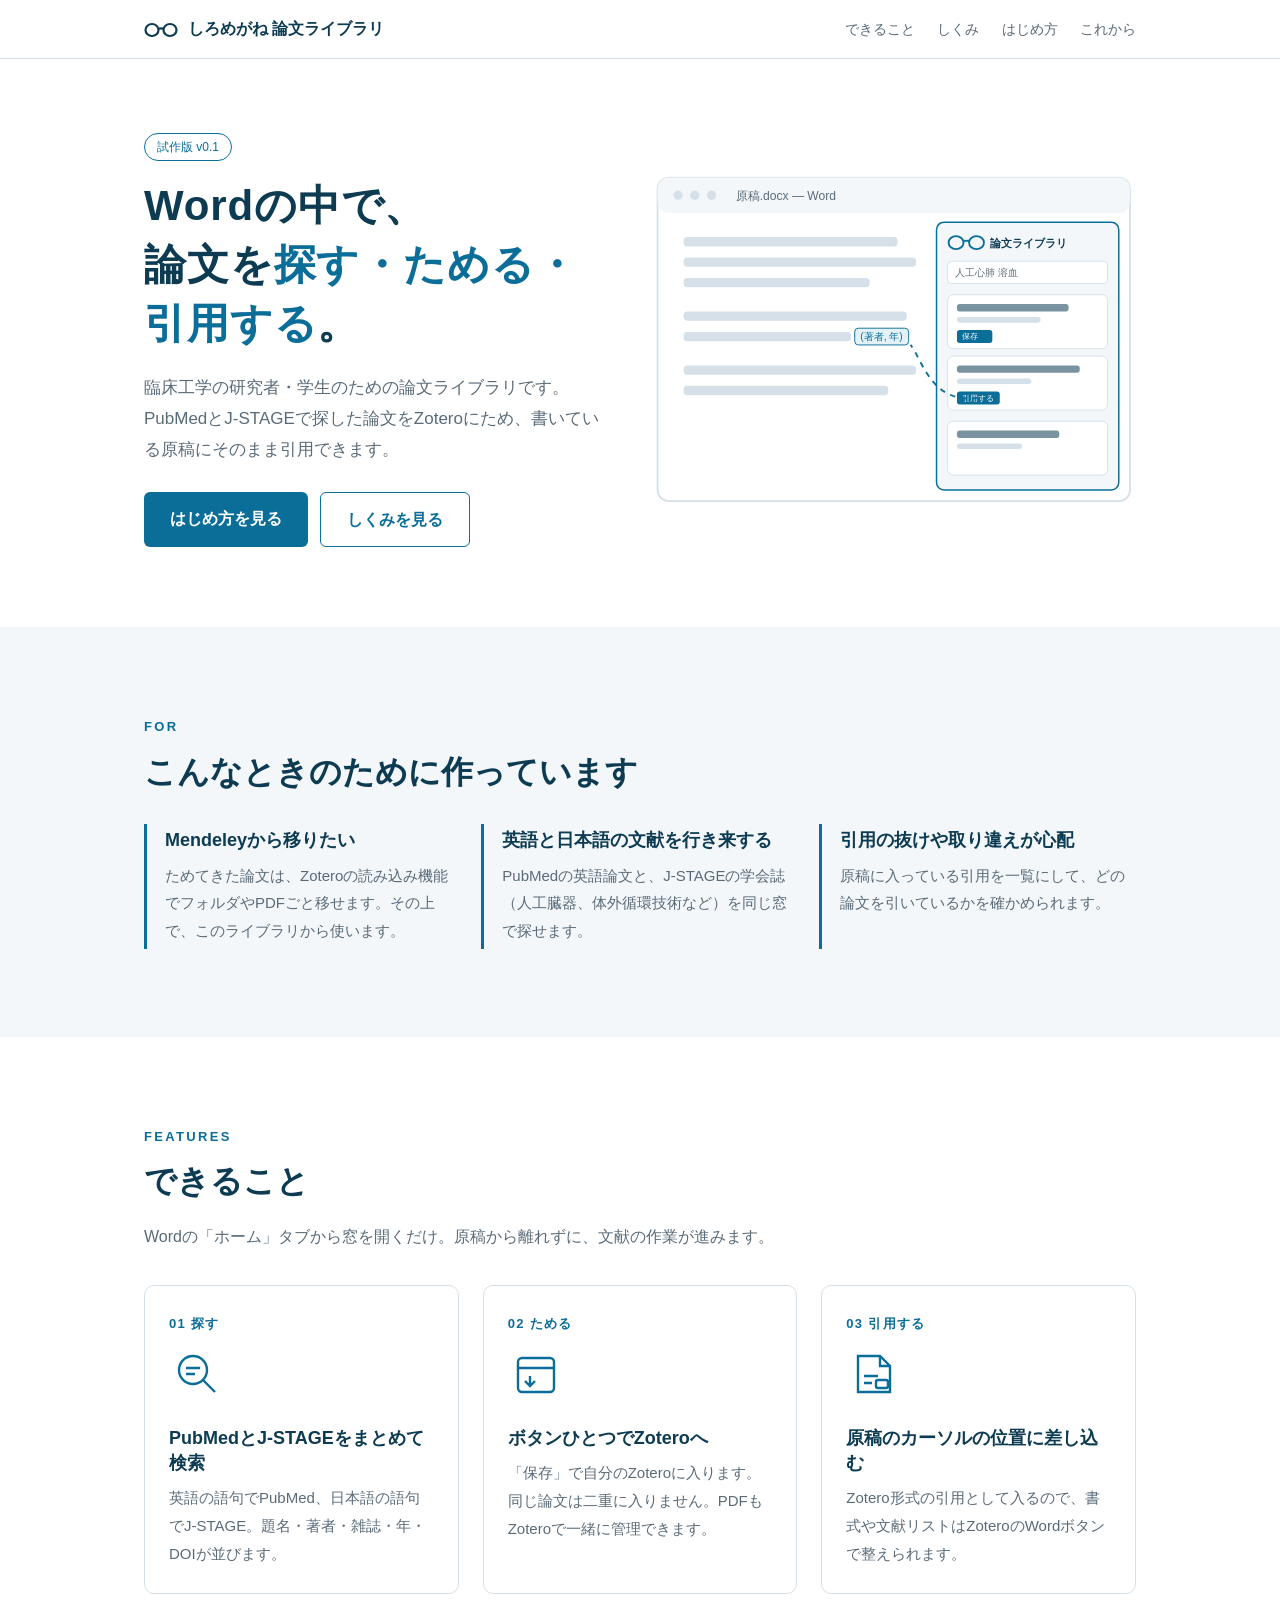
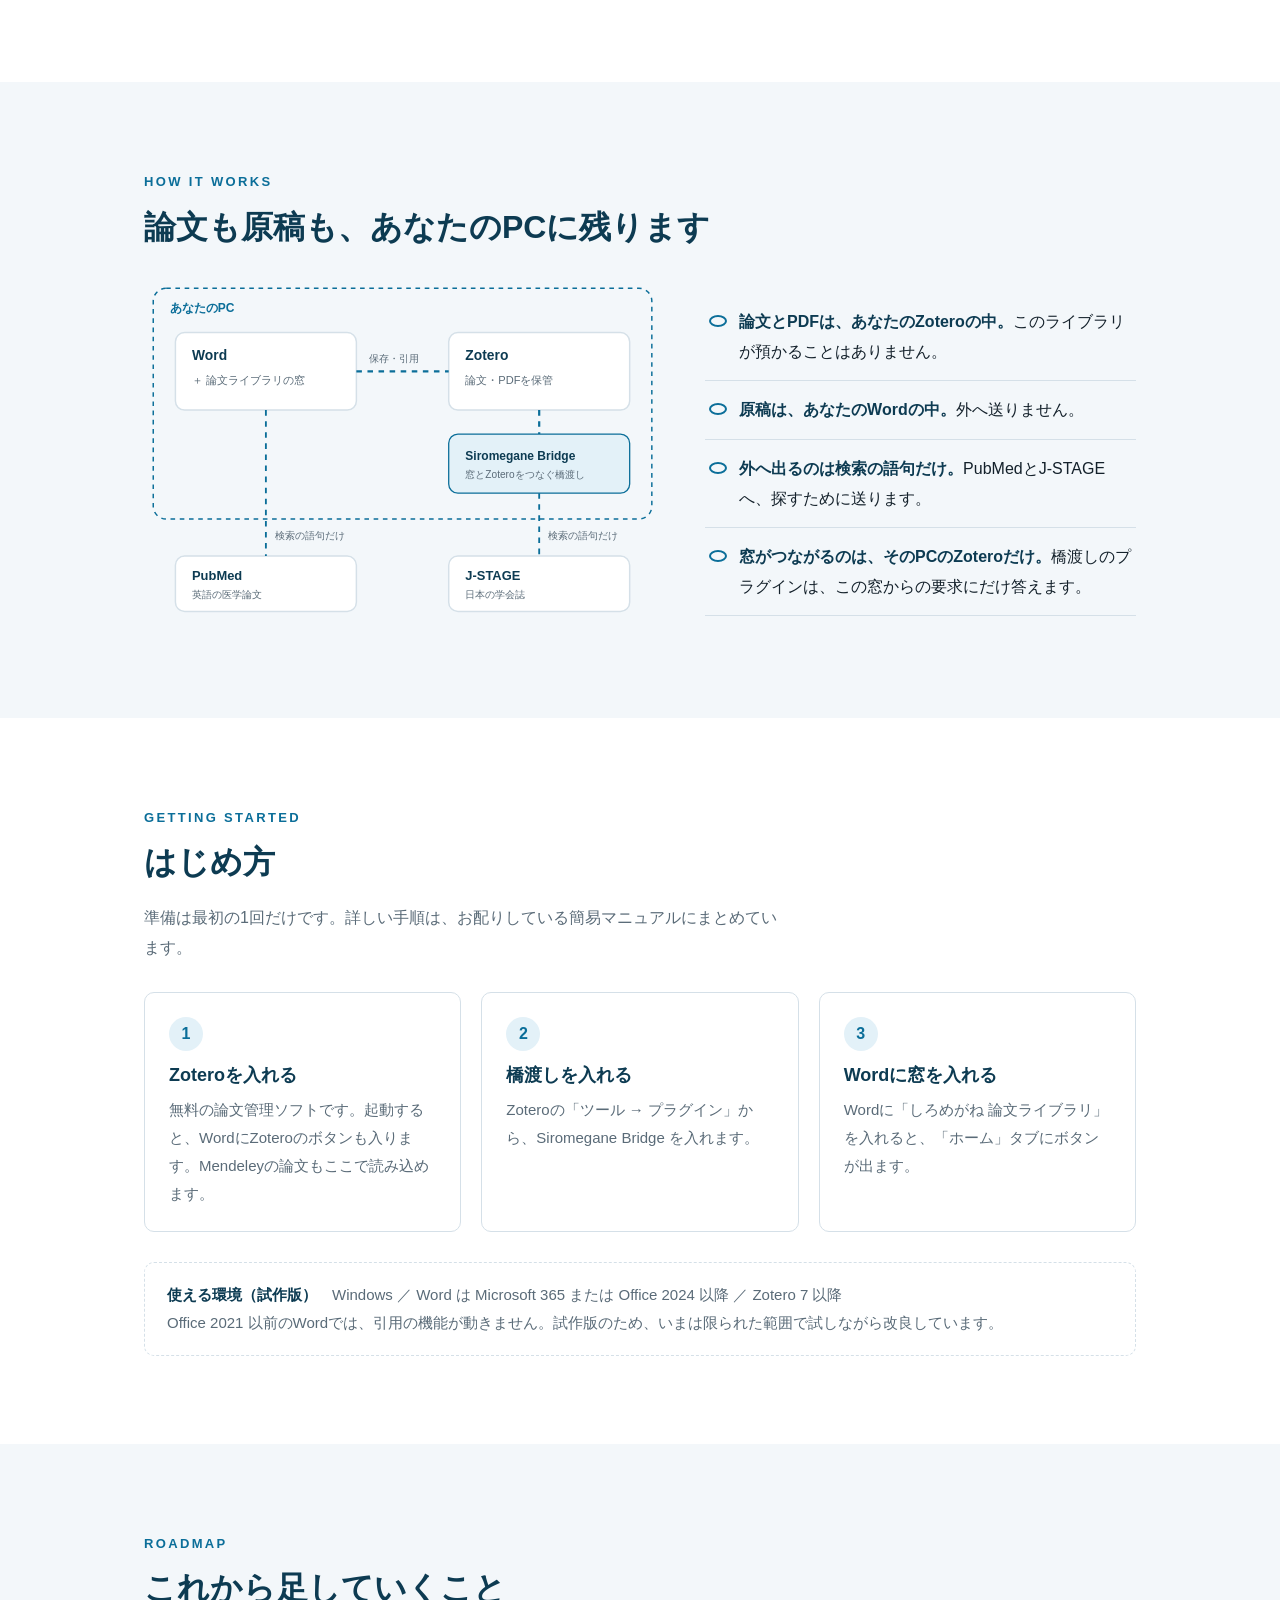
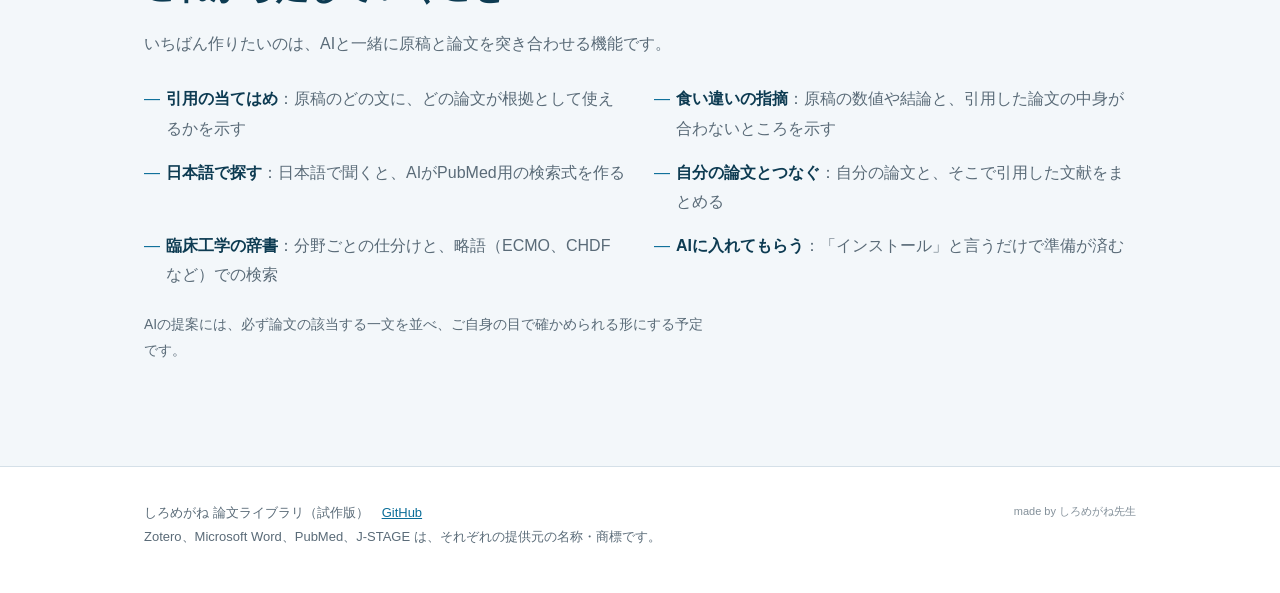
==== index.html @ 8fe1795b "LP（入口のページ）を追加。配布物を公開の対象から外す Co-Authored-By: Claude Opus 5.5 <noreply@anthropic.com>" ====
<!doctype html>
<html lang="ja">
<head>
<meta charset="utf-8">
<meta name="viewport" content="width=device-width, initial-scale=1">
<title>しろめがね 論文ライブラリ</title>
<meta name="description" content="臨床工学の研究者・学生のための論文ライブラリ（試作版）。Wordの中で、PubMed・J-STAGEから論文を探し、Zoteroにためて、原稿に引用できます。論文と原稿は手元のPCに残ります。">
<link rel="icon" href="addin/assets/icon-32.png">
<meta property="og:title" content="しろめがね 論文ライブラリ">
<meta property="og:description" content="Wordの中で、論文を探す・ためる・引用する。臨床工学の研究者・学生のための論文ライブラリ（試作版）。">
<meta property="og:image" content="https://yusaku-cloud.github.io/siromegane-paper-library/addin/assets/icon-128.png">
<style>
:root {
  --bg: #ffffff; --bg2: #f3f7fa; --fg: #14212b; --muted: #5a6b78; --line: #d5e0e8;
  --blue: #0b6e99; --blue-soft: #e3f1f8; --ink: #0d3b52;
}
@media (prefers-color-scheme: dark) {
  :root { --bg: #0f1a21; --bg2: #15232c; --fg: #e4edf2; --muted: #9db0bd; --line: #2a3d4a;
    --blue: #5cb8e0; --blue-soft: #18323f; --ink: #cfe8f4; }
}
* { box-sizing: border-box; }
html { scroll-behavior: smooth; }
body { margin: 0; background: var(--bg); color: var(--fg);
  font: 16px/1.85 "Hiragino Sans", "Yu Gothic UI", "Noto Sans JP", "Segoe UI", sans-serif;
  -webkit-font-smoothing: antialiased; }
a { color: var(--blue); }
.wrap { max-width: 1040px; margin: 0 auto; padding: 0 24px; }
section { padding: 88px 0; }
section.alt { background: var(--bg2); }
.eyebrow { font-size: 13px; letter-spacing: .18em; color: var(--blue); font-weight: 600; margin: 0 0 10px; }
h1, h2, h3 { color: var(--ink); line-height: 1.4; margin: 0; }
h2 { font-size: clamp(24px, 3.4vw, 32px); margin-bottom: 18px; }
h3 { font-size: 18px; margin-bottom: 8px; }
p { margin: 0 0 14px; }
.lead { color: var(--muted); max-width: 40em; }

/* ヘッダー */
header.top { position: sticky; top: 0; z-index: 10; background: color-mix(in srgb, var(--bg) 88%, transparent);
  backdrop-filter: blur(8px); border-bottom: 1px solid var(--line); }
header.top .wrap { display: flex; align-items: center; justify-content: space-between; height: 58px; }
.brand { display: flex; align-items: center; gap: 10px; font-weight: 700; color: var(--ink); text-decoration: none; }
.brand svg { width: 34px; height: 20px; }
header nav a { margin-left: 18px; font-size: 14px; color: var(--muted); text-decoration: none; }
header nav a:hover { color: var(--blue); }

/* ヒーロー */
.hero { padding: 72px 0 80px; }
.hero .wrap { display: grid; grid-template-columns: 1fr 1.05fr; gap: 48px; align-items: center; }
.hero h1 { font-size: clamp(28px, 4vw, 42px); letter-spacing: .02em; }
.hero h1 .accent { color: var(--blue); }
.nw { white-space: nowrap; }
.hero .sub { margin-top: 18px; color: var(--muted); font-size: 17px; }
.badge { display: inline-block; font-size: 12px; border: 1px solid var(--blue); color: var(--blue);
  border-radius: 999px; padding: 2px 12px; margin-bottom: 16px; }
.ctas { display: flex; gap: 12px; flex-wrap: wrap; margin-top: 26px; }
.cta { display: inline-block; background: var(--blue); color: var(--bg); text-decoration: none;
  padding: 12px 26px; border-radius: 6px; font-weight: 600; }
.cta.ghost { background: none; color: var(--blue); border: 1px solid var(--blue); }
.figure svg { width: 100%; height: auto; display: block; }

/* こんなとき */
.cases { display: grid; grid-template-columns: repeat(3, 1fr); gap: 20px; margin-top: 30px; }
.case { border-left: 3px solid var(--blue); padding: 4px 0 4px 18px; }
.case p { color: var(--muted); font-size: 15px; margin: 0; }

/* できること */
.features { display: grid; grid-template-columns: repeat(3, 1fr); gap: 24px; margin-top: 34px; }
.feature { background: var(--bg); border: 1px solid var(--line); border-radius: 10px; padding: 26px 24px; }
.feature .num { font-size: 13px; color: var(--blue); font-weight: 700; letter-spacing: .1em; }
.feature svg { width: 56px; height: 56px; margin: 10px 0 14px; }
.feature p { color: var(--muted); font-size: 15px; margin: 0; }

/* しくみ */
.how { display: grid; grid-template-columns: 1.2fr 1fr; gap: 44px; align-items: center; margin-top: 30px; }
.points { list-style: none; padding: 0; margin: 0; }
.points li { padding: 14px 0 14px 34px; border-bottom: 1px solid var(--line); position: relative; }
.points li::before { content: ""; position: absolute; left: 4px; top: 22px; width: 14px; height: 8px;
  border: 2px solid var(--blue); border-radius: 50%; }
.points strong { color: var(--ink); }

/* はじめ方 */
.steps { counter-reset: s; display: grid; grid-template-columns: repeat(3, 1fr); gap: 20px; margin-top: 30px; }
.step { counter-increment: s; padding: 24px; border: 1px solid var(--line); border-radius: 10px; background: var(--bg); }
.step::before { content: counter(s); display: grid; place-items: center; width: 34px; height: 34px; border-radius: 50%;
  background: var(--blue-soft); color: var(--blue); font-weight: 700; margin-bottom: 12px; }
.step p { color: var(--muted); font-size: 15px; margin: 0; }
.env { margin-top: 30px; font-size: 15px; color: var(--muted); border: 1px dashed var(--line); border-radius: 10px; padding: 18px 22px; }
.env strong { color: var(--ink); }

/* これから */
.next { display: grid; grid-template-columns: repeat(2, 1fr); gap: 14px 28px; margin-top: 26px; padding: 0; list-style: none; }
.next li { padding-left: 22px; position: relative; color: var(--muted); }
.next li::before { content: "—"; position: absolute; left: 0; color: var(--blue); }
.next strong { color: var(--ink); }

footer { border-top: 1px solid var(--line); padding: 34px 0 44px; font-size: 13px; color: var(--muted); }
footer .wrap { display: flex; justify-content: space-between; gap: 16px; flex-wrap: wrap; }
footer .maker { font-size: 11px; opacity: .75; }

/* 動き：控えめ（図がそっと現れる・しくみの線がつながる） */
.reveal { opacity: 0; transform: translateY(14px); transition: opacity .8s ease, transform .8s ease; }
.reveal.on { opacity: 1; transform: none; }
.flow { stroke-dasharray: 6 6; stroke-dashoffset: 120; transition: stroke-dashoffset 1.6s ease; }
.on .flow { stroke-dashoffset: 0; }
@media (prefers-reduced-motion: reduce) {
  .reveal { opacity: 1; transform: none; transition: none; }
  .flow { stroke-dashoffset: 0; transition: none; }
  html { scroll-behavior: auto; }
}

@media (max-width: 820px) {
  section { padding: 64px 0; }
  .hero { padding: 44px 0 56px; }
  .hero .wrap, .how { grid-template-columns: 1fr; gap: 32px; }
  .cases, .features, .steps, .next { grid-template-columns: 1fr; }
  header nav { display: none; }
  .wrap { padding: 0 16px; }
}
</style>
</head>
<body>

<header class="top">
  <div class="wrap">
    <a class="brand" href="#">
      <svg viewBox="0 0 34 20" aria-hidden="true"><g fill="none" stroke="currentColor" stroke-width="2.2"><ellipse cx="8" cy="11" rx="6.5" ry="6"/><ellipse cx="26" cy="11" rx="6.5" ry="6"/><path d="M14.5 9.5h5"/></g></svg>
      しろめがね 論文ライブラリ
    </a>
    <nav>
      <a href="#features">できること</a>
      <a href="#how">しくみ</a>
      <a href="#start">はじめ方</a>
      <a href="#next">これから</a>
    </nav>
  </div>
</header>

<main>
<section class="hero">
  <div class="wrap">
    <div>
      <span class="badge">試作版 v0.1</span>
      <h1>Wordの中で、<br>論文を<span class="accent"><span class="nw">探す・</span><span class="nw">ためる・</span><span class="nw">引用する</span></span>。</h1>
      <p class="sub">臨床工学の研究者・学生のための論文ライブラリです。PubMedとJ-STAGEで探した論文をZoteroにため、書いている原稿にそのまま引用できます。</p>
      <div class="ctas"><a class="cta" href="#start">はじめ方を見る</a><a class="cta ghost" href="#how">しくみを見る</a></div>
    </div>
    <div class="figure reveal" aria-label="Wordの画面の右側に、論文を探して保存・引用する窓が開いている図">
      <svg viewBox="0 0 520 360" role="img">
        <title>Wordの右側に開く「論文ライブラリ」の窓</title>
        <rect x="6" y="6" width="508" height="348" rx="12" fill="var(--bg)" stroke="var(--line)" stroke-width="2"/>
        <rect x="6" y="6" width="508" height="38" rx="12" fill="var(--bg2)"/>
        <circle cx="28" cy="25" r="5" fill="var(--line)"/><circle cx="46" cy="25" r="5" fill="var(--line)"/><circle cx="64" cy="25" r="5" fill="var(--line)"/>
        <text x="90" y="30" font-size="13" fill="var(--muted)">原稿.docx — Word</text>
        <!-- 原稿 -->
        <g fill="var(--line)">
          <rect x="34" y="70" width="230" height="10" rx="4"/><rect x="34" y="92" width="250" height="10" rx="4"/>
          <rect x="34" y="114" width="200" height="10" rx="4"/>
          <rect x="34" y="150" width="240" height="10" rx="4"/><rect x="34" y="172" width="180" height="10" rx="4"/>
          <rect x="34" y="208" width="250" height="10" rx="4"/><rect x="34" y="230" width="220" height="10" rx="4"/>
        </g>
        <rect x="218" y="168" width="58" height="18" rx="4" fill="var(--blue-soft)" stroke="var(--blue)"/>
        <text x="224" y="181" font-size="11" fill="var(--blue)">(著者, 年)</text>
        <!-- 窓 -->
        <rect x="306" y="54" width="196" height="288" rx="8" fill="var(--bg2)" stroke="var(--blue)" stroke-width="1.6"/>
        <g fill="none" stroke="var(--blue)" stroke-width="2"><ellipse cx="327" cy="76" rx="8" ry="7"/><ellipse cx="349" cy="76" rx="8" ry="7"/><path d="M335 74h6"/></g>
        <text x="364" y="81" font-size="12" font-weight="700" fill="var(--ink)">論文ライブラリ</text>
        <rect x="318" y="96" width="172" height="24" rx="4" fill="var(--bg)" stroke="var(--line)"/>
        <text x="326" y="112" font-size="11" fill="var(--muted)">人工心肺 溶血</text>
        <g>
          <rect x="318" y="132" width="172" height="58" rx="6" fill="var(--bg)" stroke="var(--line)"/>
          <rect x="328" y="142" width="120" height="8" rx="3" fill="var(--ink)" opacity=".55"/>
          <rect x="328" y="156" width="90" height="6" rx="3" fill="var(--line)"/>
          <rect x="328" y="170" width="38" height="14" rx="3" fill="var(--blue)"/><text x="333" y="180" font-size="9" fill="#fff">保存</text>
          <rect x="318" y="198" width="172" height="58" rx="6" fill="var(--bg)" stroke="var(--line)"/>
          <rect x="328" y="208" width="132" height="8" rx="3" fill="var(--ink)" opacity=".55"/>
          <rect x="328" y="222" width="80" height="6" rx="3" fill="var(--line)"/>
          <rect x="328" y="236" width="46" height="14" rx="3" fill="var(--blue)"/><text x="333" y="246" font-size="9" fill="#fff">引用する</text>
        </g>
        <path class="flow" d="M350 243 C 300 250, 290 200, 278 186" fill="none" stroke="var(--blue)" stroke-width="2"/>
        <rect x="318" y="268" width="172" height="58" rx="6" fill="var(--bg)" stroke="var(--line)"/>
        <rect x="328" y="278" width="110" height="8" rx="3" fill="var(--ink)" opacity=".55"/>
        <rect x="328" y="292" width="70" height="6" rx="3" fill="var(--line)"/>
      </svg>
    </div>
  </div>
</section>

<section class="alt">
  <div class="wrap">
    <p class="eyebrow">FOR</p>
    <h2>こんなときのために作っています</h2>
    <div class="cases">
      <div class="case reveal"><h3>Mendeleyから移りたい</h3><p>ためてきた論文は、Zoteroの読み込み機能でフォルダやPDFごと移せます。その上で、このライブラリから使います。</p></div>
      <div class="case reveal"><h3>英語と日本語の文献を行き来する</h3><p>PubMedの英語論文と、J-STAGEの学会誌（人工臓器、体外循環技術など）を同じ窓で探せます。</p></div>
      <div class="case reveal"><h3>引用の抜けや取り違えが心配</h3><p>原稿に入っている引用を一覧にして、どの論文を引いているかを確かめられます。</p></div>
    </div>
  </div>
</section>

<section id="features">
  <div class="wrap">
    <p class="eyebrow">FEATURES</p>
    <h2>できること</h2>
    <p class="lead">Wordの「ホーム」タブから窓を開くだけ。原稿から離れずに、文献の作業が進みます。</p>
    <div class="features">
      <div class="feature reveal">
        <div class="num">01 探す</div>
        <svg viewBox="0 0 56 56" aria-hidden="true"><g fill="none" stroke="var(--blue)" stroke-width="2.4"><circle cx="24" cy="24" r="14"/><path d="M34 34l12 12"/><path d="M17 22h14M17 28h9"/></g></svg>
        <h3>PubMedとJ-STAGEをまとめて検索</h3>
        <p>英語の語句でPubMed、日本語の語句でJ-STAGE。題名・著者・雑誌・年・DOIが並びます。</p>
      </div>
      <div class="feature reveal">
        <div class="num">02 ためる</div>
        <svg viewBox="0 0 56 56" aria-hidden="true"><g fill="none" stroke="var(--blue)" stroke-width="2.4"><rect x="10" y="12" width="36" height="34" rx="4"/><path d="M10 22h36M22 30v10M17 35l5 5 5-5"/></g></svg>
        <h3>ボタンひとつでZoteroへ</h3>
        <p>「保存」で自分のZoteroに入ります。同じ論文は二重に入りません。PDFもZoteroで一緒に管理できます。</p>
      </div>
      <div class="feature reveal">
        <div class="num">03 引用する</div>
        <svg viewBox="0 0 56 56" aria-hidden="true"><g fill="none" stroke="var(--blue)" stroke-width="2.4"><path d="M12 10h22l10 10v26H12z"/><path d="M34 10v10h10"/><path d="M18 30h14M18 37h8"/><rect x="30" y="34" width="12" height="8" rx="2"/></g></svg>
        <h3>原稿のカーソルの位置に差し込む</h3>
        <p>Zotero形式の引用として入るので、書式や文献リストはZoteroのWordボタンで整えられます。</p>
      </div>
    </div>
  </div>
</section>

<section id="how" class="alt">
  <div class="wrap">
    <p class="eyebrow">HOW IT WORKS</p>
    <h2>論文も原稿も、あなたのPCに残ります</h2>
    <div class="how">
      <div class="figure reveal">
        <svg viewBox="0 0 560 380" role="img" aria-label="しくみの図">
          <title>Word・論文ライブラリ・Siromegane Bridge・ZoteroはPCの中。外へは検索の語句だけ</title>
          <rect x="10" y="10" width="540" height="250" rx="14" fill="none" stroke="var(--blue)" stroke-width="1.6" stroke-dasharray="5 5"/>
          <text x="28" y="36" font-size="13" fill="var(--blue)" font-weight="700">あなたのPC</text>
          <rect x="34" y="58" width="196" height="84" rx="10" fill="var(--bg)" stroke="var(--line)" stroke-width="1.6"/>
          <text x="52" y="88" font-size="15" font-weight="700" fill="var(--ink)">Word</text>
          <text x="52" y="114" font-size="12" fill="var(--muted)">＋ 論文ライブラリの窓</text>
          <rect x="330" y="58" width="196" height="84" rx="10" fill="var(--bg)" stroke="var(--line)" stroke-width="1.6"/>
          <text x="348" y="88" font-size="15" font-weight="700" fill="var(--ink)">Zotero</text>
          <text x="348" y="114" font-size="12" fill="var(--muted)">論文・PDFを保管</text>
          <rect x="330" y="168" width="196" height="64" rx="10" fill="var(--blue-soft)" stroke="var(--blue)" stroke-width="1.4"/>
          <text x="348" y="196" font-size="13" font-weight="700" fill="var(--ink)">Siromegane Bridge</text>
          <text x="348" y="216" font-size="11" fill="var(--muted)">窓とZoteroをつなぐ橋渡し</text>
          <path class="flow" d="M230 100 H 330" stroke="var(--blue)" stroke-width="2.4" fill="none"/>
          <text x="244" y="90" font-size="11" fill="var(--muted)">保存・引用</text>
          <path class="flow" d="M428 142 V 168" stroke="var(--blue)" stroke-width="2.4" fill="none"/>
          <rect x="34" y="300" width="196" height="60" rx="10" fill="var(--bg)" stroke="var(--line)" stroke-width="1.6"/>
          <text x="52" y="326" font-size="14" font-weight="700" fill="var(--ink)">PubMed</text>
          <text x="52" y="346" font-size="11" fill="var(--muted)">英語の医学論文</text>
          <rect x="330" y="300" width="196" height="60" rx="10" fill="var(--bg)" stroke="var(--line)" stroke-width="1.6"/>
          <text x="348" y="326" font-size="14" font-weight="700" fill="var(--ink)">J-STAGE</text>
          <text x="348" y="346" font-size="11" fill="var(--muted)">日本の学会誌</text>
          <path class="flow" d="M132 142 V 300" stroke="var(--blue)" stroke-width="2" fill="none"/>
          <path class="flow" d="M428 232 V 300" stroke="var(--blue)" stroke-width="2" fill="none"/>
          <text x="142" y="282" font-size="11" fill="var(--muted)">検索の語句だけ</text>
          <text x="438" y="282" font-size="11" fill="var(--muted)">検索の語句だけ</text>
        </svg>
      </div>
      <ul class="points">
        <li class="reveal"><strong>論文とPDFは、あなたのZoteroの中。</strong>このライブラリが預かることはありません。</li>
        <li class="reveal"><strong>原稿は、あなたのWordの中。</strong>外へ送りません。</li>
        <li class="reveal"><strong>外へ出るのは検索の語句だけ。</strong>PubMedとJ-STAGEへ、探すために送ります。</li>
        <li class="reveal"><strong>窓がつながるのは、そのPCのZoteroだけ。</strong>橋渡しのプラグインは、この窓からの要求にだけ答えます。</li>
      </ul>
    </div>
  </div>
</section>

<section id="start">
  <div class="wrap">
    <p class="eyebrow">GETTING STARTED</p>
    <h2>はじめ方</h2>
    <p class="lead">準備は最初の1回だけです。詳しい手順は、お配りしている簡易マニュアルにまとめています。</p>
    <div class="steps">
      <div class="step reveal"><h3>Zoteroを入れる</h3><p>無料の論文管理ソフトです。起動すると、WordにZoteroのボタンも入ります。Mendeleyの論文もここで読み込めます。</p></div>
      <div class="step reveal"><h3>橋渡しを入れる</h3><p>Zoteroの「ツール → プラグイン」から、Siromegane Bridge を入れます。</p></div>
      <div class="step reveal"><h3>Wordに窓を入れる</h3><p>Wordに「しろめがね 論文ライブラリ」を入れると、「ホーム」タブにボタンが出ます。</p></div>
    </div>
    <div class="env">
      <strong>使える環境（試作版）</strong>　Windows ／ Word は Microsoft 365 または Office 2024 以降 ／ Zotero 7 以降<br>
      Office 2021 以前のWordでは、引用の機能が動きません。試作版のため、いまは限られた範囲で試しながら改良しています。
    </div>
  </div>
</section>

<section id="next" class="alt">
  <div class="wrap">
    <p class="eyebrow">ROADMAP</p>
    <h2>これから足していくこと</h2>
    <p class="lead">いちばん作りたいのは、AIと一緒に原稿と論文を突き合わせる機能です。</p>
    <ul class="next">
      <li class="reveal"><strong>引用の当てはめ</strong>：原稿のどの文に、どの論文が根拠として使えるかを示す</li>
      <li class="reveal"><strong>食い違いの指摘</strong>：原稿の数値や結論と、引用した論文の中身が合わないところを示す</li>
      <li class="reveal"><strong>日本語で探す</strong>：日本語で聞くと、AIがPubMed用の検索式を作る</li>
      <li class="reveal"><strong>自分の論文とつなぐ</strong>：自分の論文と、そこで引用した文献をまとめる</li>
      <li class="reveal"><strong>臨床工学の辞書</strong>：分野ごとの仕分けと、略語（ECMO、CHDFなど）での検索</li>
      <li class="reveal"><strong>AIに入れてもらう</strong>：「インストール」と言うだけで準備が済む</li>
    </ul>
    <p class="lead" style="margin-top:22px;font-size:14px">AIの提案には、必ず論文の該当する一文を並べ、ご自身の目で確かめられる形にする予定です。</p>
  </div>
</section>
</main>

<footer>
  <div class="wrap">
    <div>
      しろめがね 論文ライブラリ（試作版）　<a href="https://github.com/yusaku-cloud/siromegane-paper-library">GitHub</a><br>
      Zotero、Microsoft Word、PubMed、J-STAGE は、それぞれの提供元の名称・商標です。
    </div>
    <div class="maker">made by しろめがね先生</div>
  </div>
</footer>

<script>
  // 控えめな動き：画面に入った図と項目をそっと表示する
  const els = document.querySelectorAll(".reveal");
  if ("IntersectionObserver" in window) {
    const io = new IntersectionObserver(es => es.forEach(e => {
      if (e.isIntersecting) { e.target.classList.add("on"); io.unobserve(e.target); }
    }), { threshold: 0.2 });
    els.forEach(el => io.observe(el));
  } else {
    els.forEach(el => el.classList.add("on"));
  }
</script>
</body>
</html>
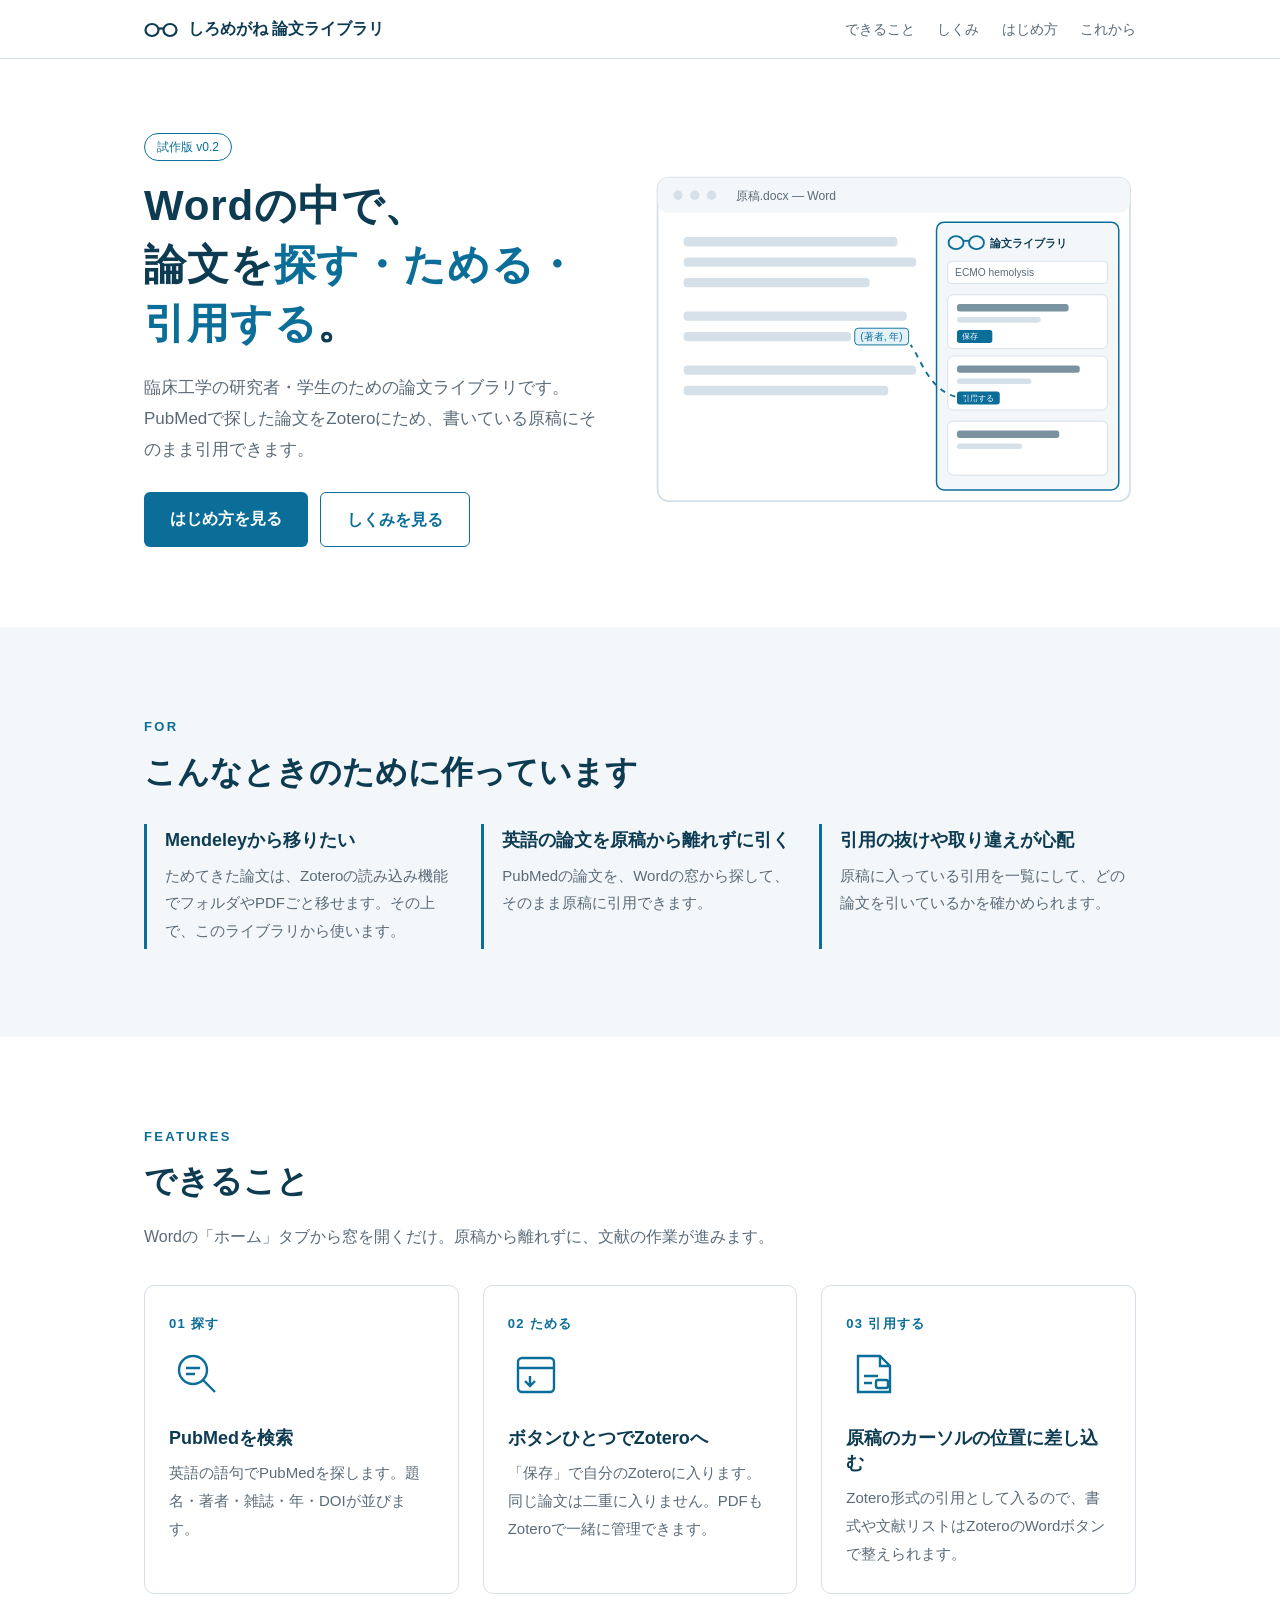
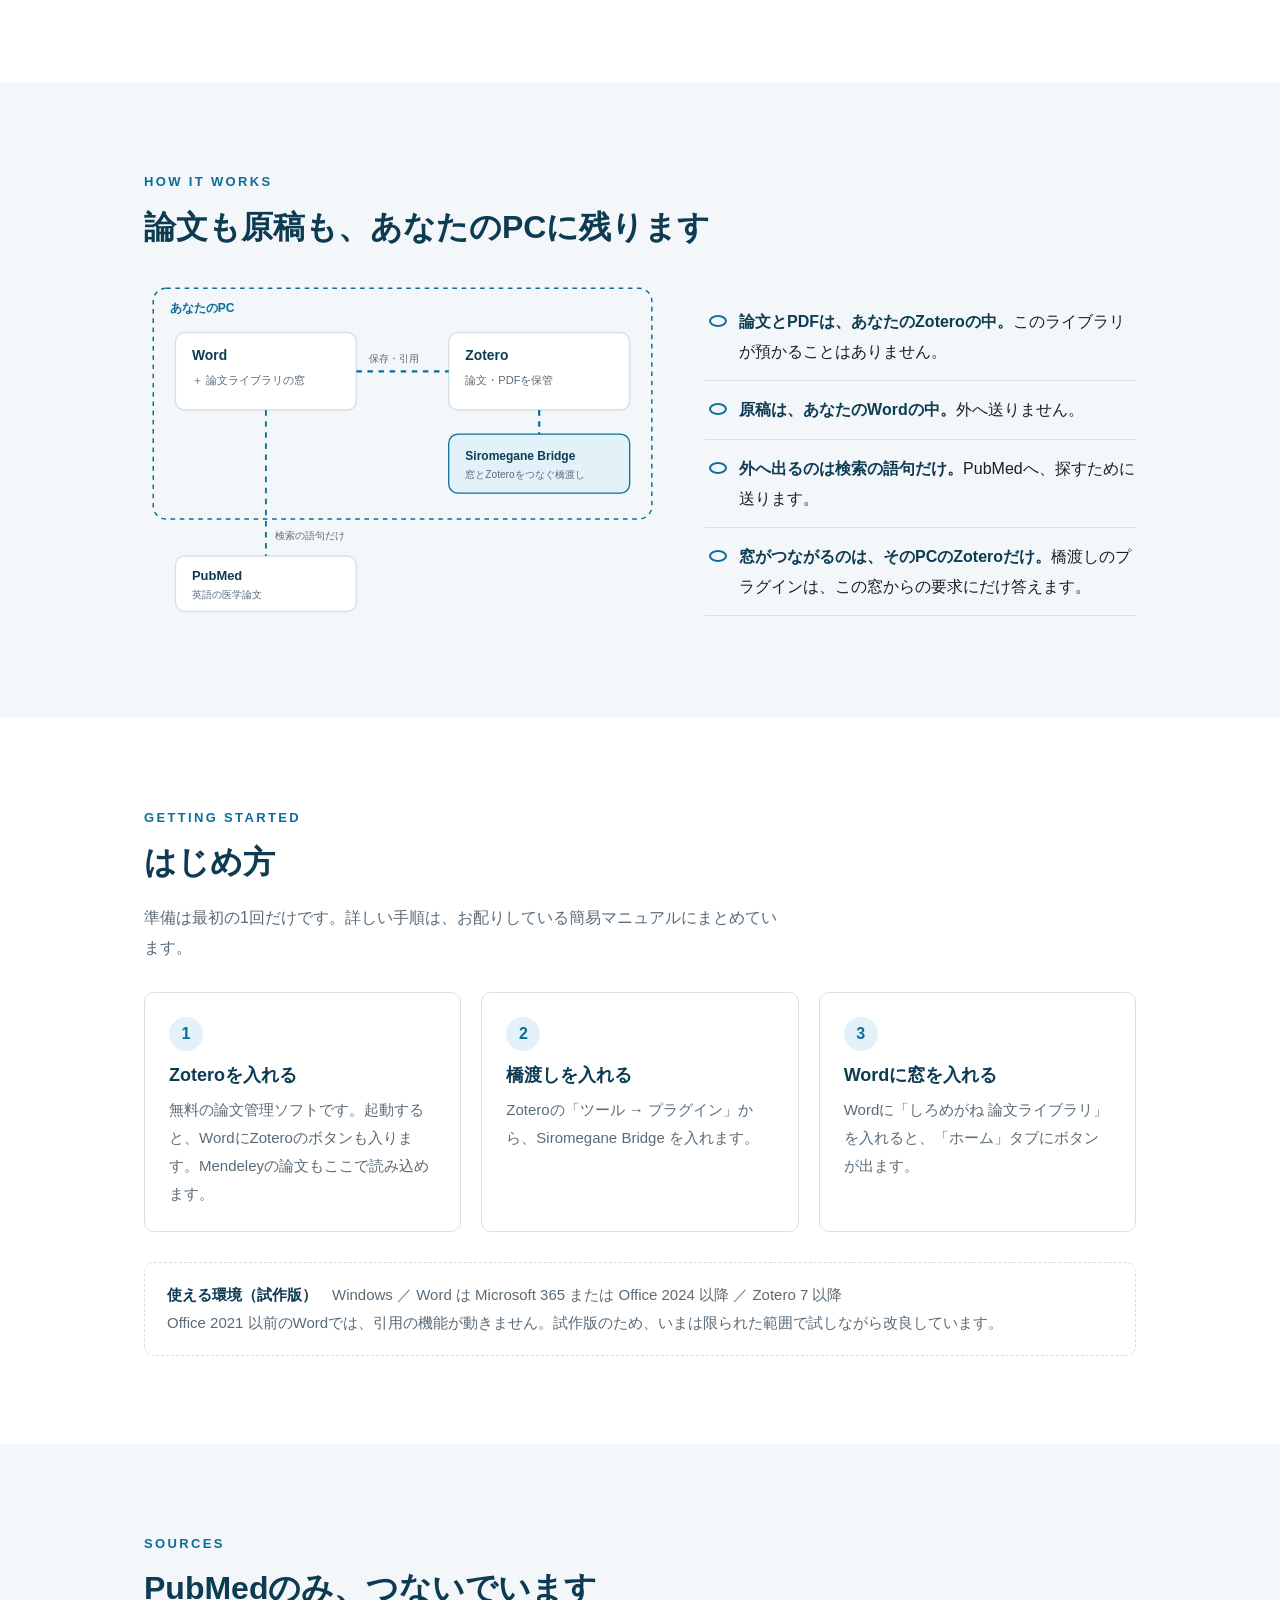
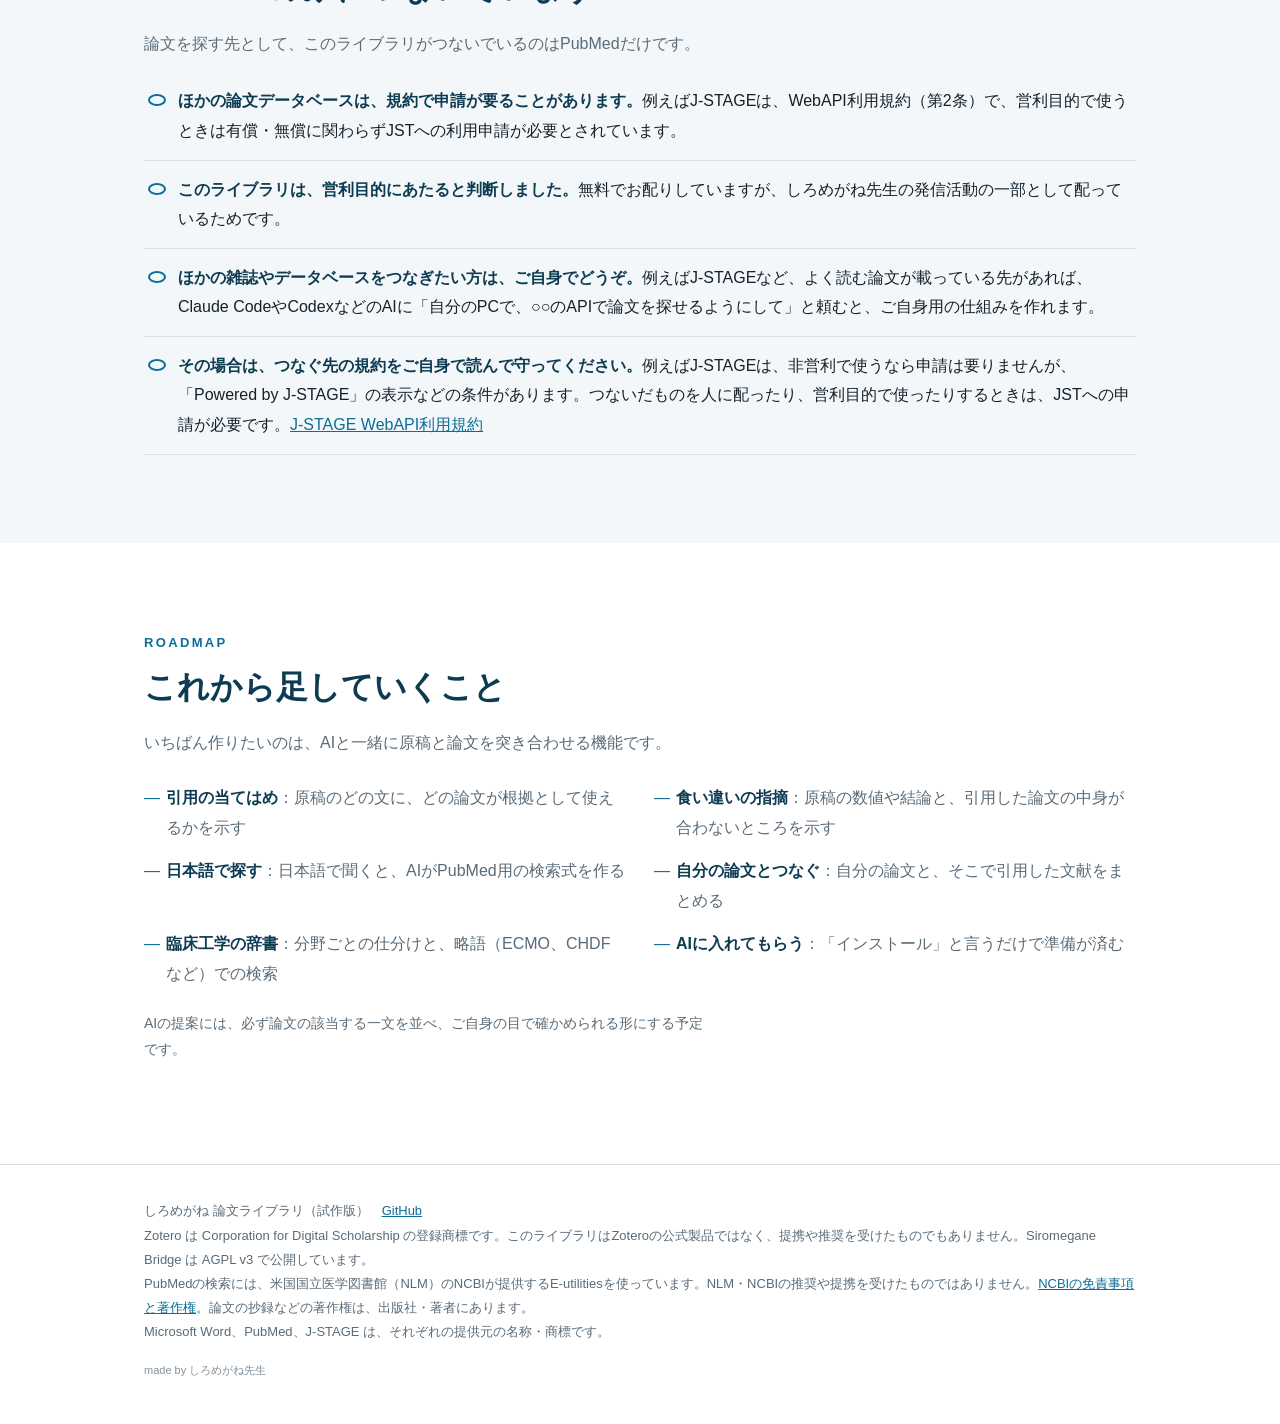
==== commit 208cf3df: "J-STAGEを外し、PubMedのみに。規約の注記とBridgeのAGPLを追加 - J-STAGE WebAPI利用規約 第2条（営利目的は無償でも申請が要る）に合わせ、   アドインの検索とBr" ====
--- a/index.html
+++ b/index.html
@@ -4,7 +4,7 @@
 <meta charset="utf-8">
 <meta name="viewport" content="width=device-width, initial-scale=1">
 <title>しろめがね 論文ライブラリ</title>
-<meta name="description" content="臨床工学の研究者・学生のための論文ライブラリ（試作版）。Wordの中で、PubMed・J-STAGEから論文を探し、Zoteroにためて、原稿に引用できます。論文と原稿は手元のPCに残ります。">
+<meta name="description" content="臨床工学の研究者・学生のための論文ライブラリ（試作版）。Wordの中で、PubMedから論文を探し、Zoteroにためて、原稿に引用できます。論文と原稿は手元のPCに残ります。">
 <link rel="icon" href="addin/assets/icon-32.png">
 <meta property="og:title" content="しろめがね 論文ライブラリ">
 <meta property="og:description" content="Wordの中で、論文を探す・ためる・引用する。臨床工学の研究者・学生のための論文ライブラリ（試作版）。">
@@ -139,9 +139,9 @@
 <section class="hero">
   <div class="wrap">
     <div>
-      <span class="badge">試作版 v0.1</span>
+      <span class="badge">試作版 v0.2</span>
       <h1>Wordの中で、<br>論文を<span class="accent"><span class="nw">探す・</span><span class="nw">ためる・</span><span class="nw">引用する</span></span>。</h1>
-      <p class="sub">臨床工学の研究者・学生のための論文ライブラリです。PubMedとJ-STAGEで探した論文をZoteroにため、書いている原稿にそのまま引用できます。</p>
+      <p class="sub">臨床工学の研究者・学生のための論文ライブラリです。PubMedで探した論文をZoteroにため、書いている原稿にそのまま引用できます。</p>
       <div class="ctas"><a class="cta" href="#start">はじめ方を見る</a><a class="cta ghost" href="#how">しくみを見る</a></div>
     </div>
     <div class="figure reveal" aria-label="Wordの画面の右側に、論文を探して保存・引用する窓が開いている図">
@@ -165,7 +165,7 @@
         <g fill="none" stroke="var(--blue)" stroke-width="2"><ellipse cx="327" cy="76" rx="8" ry="7"/><ellipse cx="349" cy="76" rx="8" ry="7"/><path d="M335 74h6"/></g>
         <text x="364" y="81" font-size="12" font-weight="700" fill="var(--ink)">論文ライブラリ</text>
         <rect x="318" y="96" width="172" height="24" rx="4" fill="var(--bg)" stroke="var(--line)"/>
-        <text x="326" y="112" font-size="11" fill="var(--muted)">人工心肺 溶血</text>
+        <text x="326" y="112" font-size="11" fill="var(--muted)">ECMO hemolysis</text>
         <g>
           <rect x="318" y="132" width="172" height="58" rx="6" fill="var(--bg)" stroke="var(--line)"/>
           <rect x="328" y="142" width="120" height="8" rx="3" fill="var(--ink)" opacity=".55"/>
@@ -191,7 +191,7 @@
     <h2>こんなときのために作っています</h2>
     <div class="cases">
       <div class="case reveal"><h3>Mendeleyから移りたい</h3><p>ためてきた論文は、Zoteroの読み込み機能でフォルダやPDFごと移せます。その上で、このライブラリから使います。</p></div>
-      <div class="case reveal"><h3>英語と日本語の文献を行き来する</h3><p>PubMedの英語論文と、J-STAGEの学会誌（人工臓器、体外循環技術など）を同じ窓で探せます。</p></div>
+      <div class="case reveal"><h3>英語の論文を原稿から離れずに引く</h3><p>PubMedの論文を、Wordの窓から探して、そのまま原稿に引用できます。</p></div>
       <div class="case reveal"><h3>引用の抜けや取り違えが心配</h3><p>原稿に入っている引用を一覧にして、どの論文を引いているかを確かめられます。</p></div>
     </div>
   </div>
@@ -206,8 +206,8 @@
       <div class="feature reveal">
         <div class="num">01 探す</div>
         <svg viewBox="0 0 56 56" aria-hidden="true"><g fill="none" stroke="var(--blue)" stroke-width="2.4"><circle cx="24" cy="24" r="14"/><path d="M34 34l12 12"/><path d="M17 22h14M17 28h9"/></g></svg>
-        <h3>PubMedとJ-STAGEをまとめて検索</h3>
-        <p>英語の語句でPubMed、日本語の語句でJ-STAGE。題名・著者・雑誌・年・DOIが並びます。</p>
+        <h3>PubMedを検索</h3>
+        <p>英語の語句でPubMedを探します。題名・著者・雑誌・年・DOIが並びます。</p>
       </div>
       <div class="feature reveal">
         <div class="num">02 ためる</div>
@@ -250,19 +250,14 @@
           <rect x="34" y="300" width="196" height="60" rx="10" fill="var(--bg)" stroke="var(--line)" stroke-width="1.6"/>
           <text x="52" y="326" font-size="14" font-weight="700" fill="var(--ink)">PubMed</text>
           <text x="52" y="346" font-size="11" fill="var(--muted)">英語の医学論文</text>
-          <rect x="330" y="300" width="196" height="60" rx="10" fill="var(--bg)" stroke="var(--line)" stroke-width="1.6"/>
-          <text x="348" y="326" font-size="14" font-weight="700" fill="var(--ink)">J-STAGE</text>
-          <text x="348" y="346" font-size="11" fill="var(--muted)">日本の学会誌</text>
           <path class="flow" d="M132 142 V 300" stroke="var(--blue)" stroke-width="2" fill="none"/>
-          <path class="flow" d="M428 232 V 300" stroke="var(--blue)" stroke-width="2" fill="none"/>
           <text x="142" y="282" font-size="11" fill="var(--muted)">検索の語句だけ</text>
-          <text x="438" y="282" font-size="11" fill="var(--muted)">検索の語句だけ</text>
         </svg>
       </div>
       <ul class="points">
         <li class="reveal"><strong>論文とPDFは、あなたのZoteroの中。</strong>このライブラリが預かることはありません。</li>
         <li class="reveal"><strong>原稿は、あなたのWordの中。</strong>外へ送りません。</li>
-        <li class="reveal"><strong>外へ出るのは検索の語句だけ。</strong>PubMedとJ-STAGEへ、探すために送ります。</li>
+        <li class="reveal"><strong>外へ出るのは検索の語句だけ。</strong>PubMedへ、探すために送ります。</li>
         <li class="reveal"><strong>窓がつながるのは、そのPCのZoteroだけ。</strong>橋渡しのプラグインは、この窓からの要求にだけ答えます。</li>
       </ul>
     </div>
@@ -286,7 +281,21 @@
   </div>
 </section>
 
-<section id="next" class="alt">
+<section id="sources" class="alt">
+  <div class="wrap">
+    <p class="eyebrow">SOURCES</p>
+    <h2>PubMedのみ、つないでいます</h2>
+    <p class="lead">論文を探す先として、このライブラリがつないでいるのはPubMedだけです。</p>
+    <ul class="points">
+      <li class="reveal"><strong>ほかの論文データベースは、規約で申請が要ることがあります。</strong>例えばJ-STAGEは、WebAPI利用規約（第2条）で、営利目的で使うときは有償・無償に関わらずJSTへの利用申請が必要とされています。</li>
+      <li class="reveal"><strong>このライブラリは、営利目的にあたると判断しました。</strong>無料でお配りしていますが、しろめがね先生の発信活動の一部として配っているためです。</li>
+      <li class="reveal"><strong>ほかの雑誌やデータベースをつなぎたい方は、ご自身でどうぞ。</strong>例えばJ-STAGEなど、よく読む論文が載っている先があれば、Claude CodeやCodexなどのAIに「自分のPCで、○○のAPIで論文を探せるようにして」と頼むと、ご自身用の仕組みを作れます。</li>
+      <li class="reveal"><strong>その場合は、つなぐ先の規約をご自身で読んで守ってください。</strong>例えばJ-STAGEは、非営利で使うなら申請は要りませんが、「Powered by J-STAGE」の表示などの条件があります。つないだものを人に配ったり、営利目的で使ったりするときは、JSTへの申請が必要です。<a href="https://www.jstage.jst.go.jp/static/pages/WebAPI/-char/ja" target="_blank" rel="noopener">J-STAGE WebAPI利用規約</a></li>
+    </ul>
+  </div>
+</section>
+
+<section id="next">
   <div class="wrap">
     <p class="eyebrow">ROADMAP</p>
     <h2>これから足していくこと</h2>
@@ -308,7 +317,9 @@
   <div class="wrap">
     <div>
       しろめがね 論文ライブラリ（試作版）　<a href="https://github.com/yusaku-cloud/siromegane-paper-library">GitHub</a><br>
-      Zotero、Microsoft Word、PubMed、J-STAGE は、それぞれの提供元の名称・商標です。
+      Zotero は Corporation for Digital Scholarship の登録商標です。このライブラリはZoteroの公式製品ではなく、提携や推奨を受けたものでもありません。Siromegane Bridge は AGPL v3 で公開しています。<br>
+      PubMedの検索には、米国国立医学図書館（NLM）のNCBIが提供するE-utilitiesを使っています。NLM・NCBIの推奨や提携を受けたものではありません。<a href="https://www.ncbi.nlm.nih.gov/home/about/policies/">NCBIの免責事項と著作権</a>。論文の抄録などの著作権は、出版社・著者にあります。<br>
+      Microsoft Word、PubMed、J-STAGE は、それぞれの提供元の名称・商標です。
     </div>
     <div class="maker">made by しろめがね先生</div>
   </div>
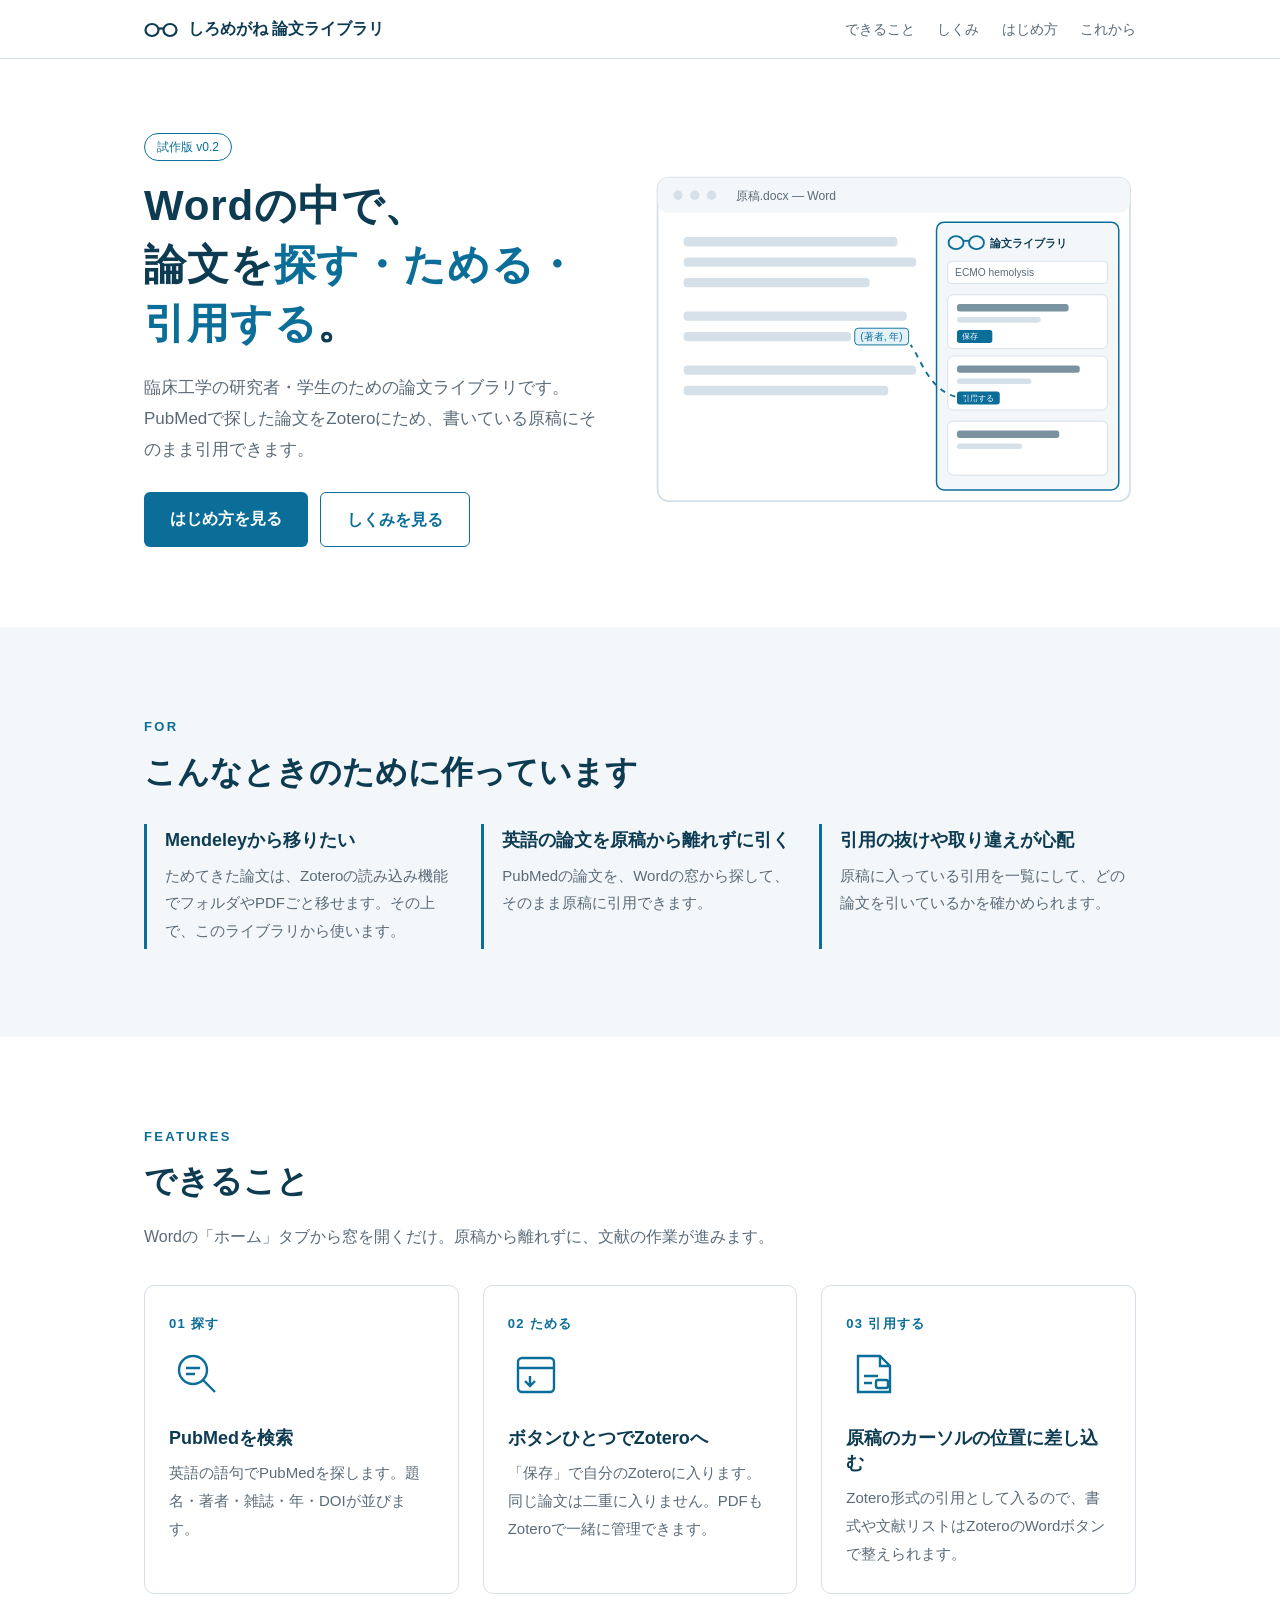
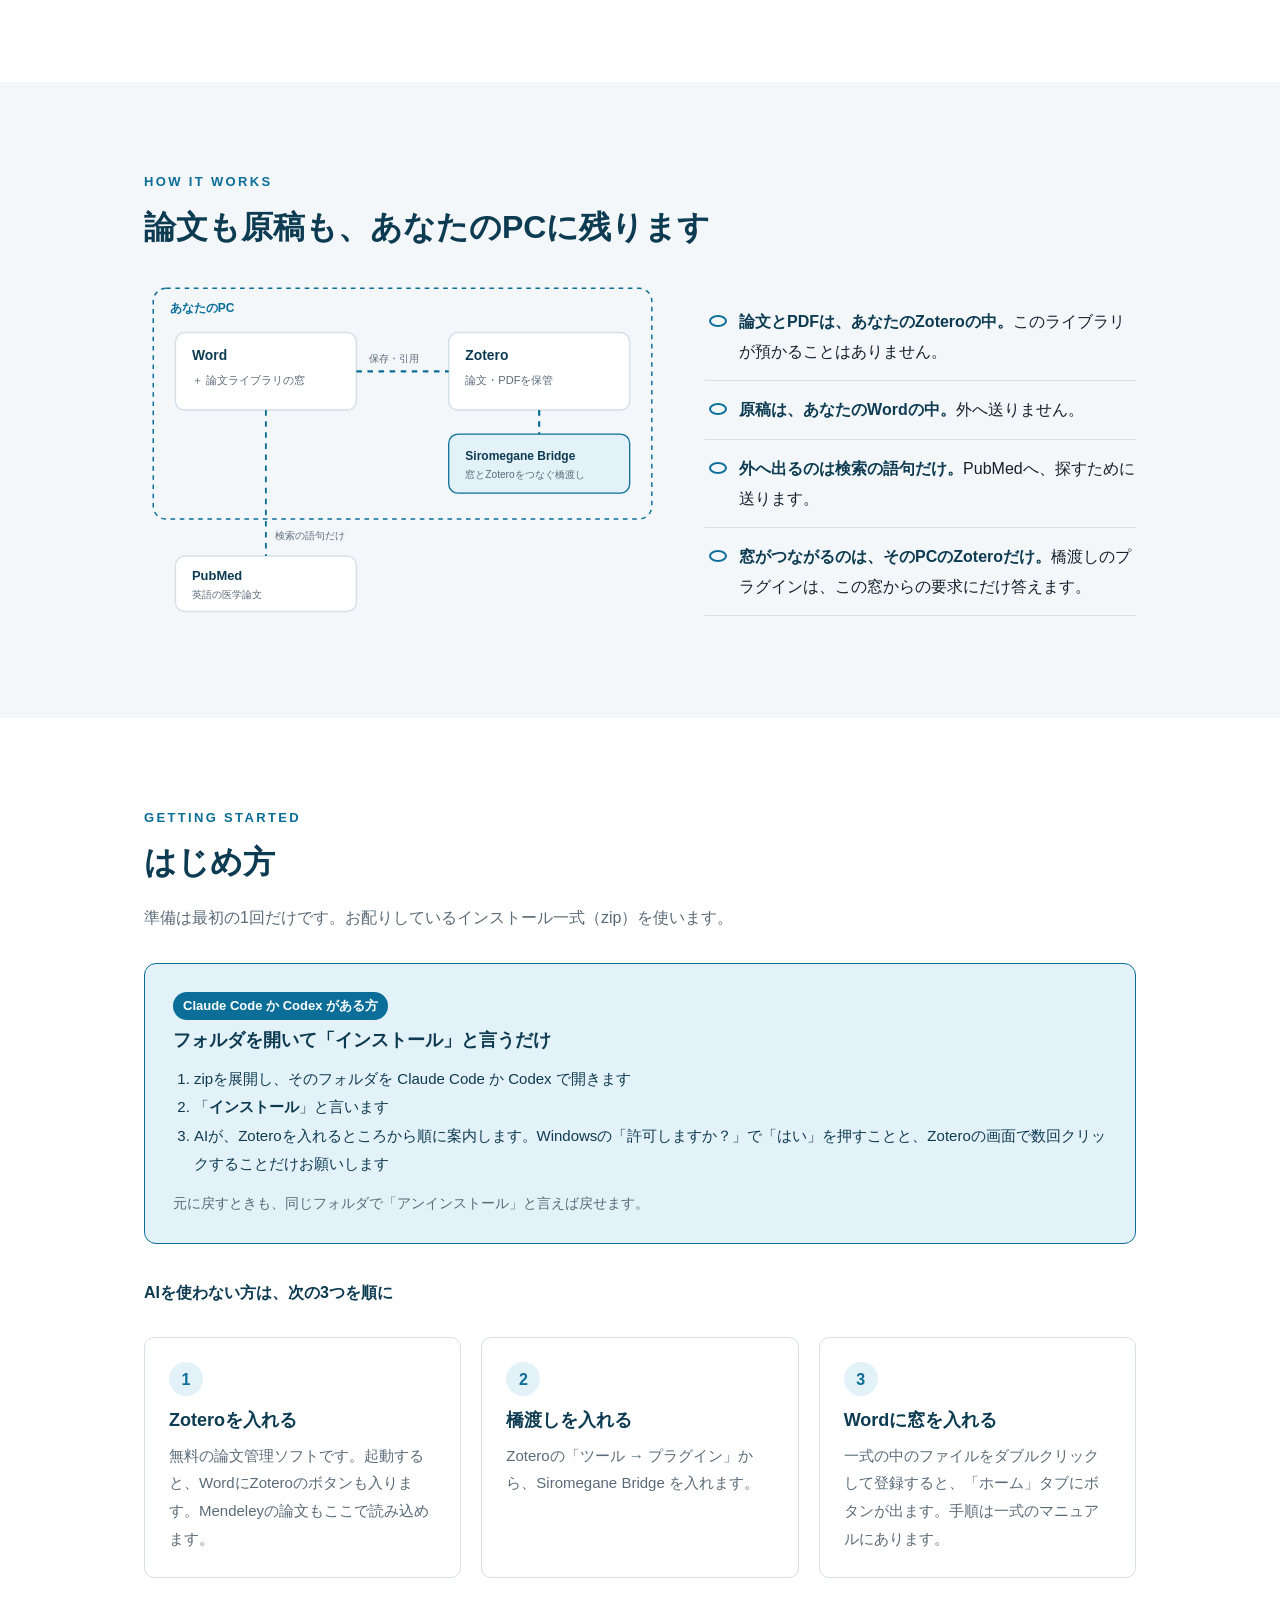
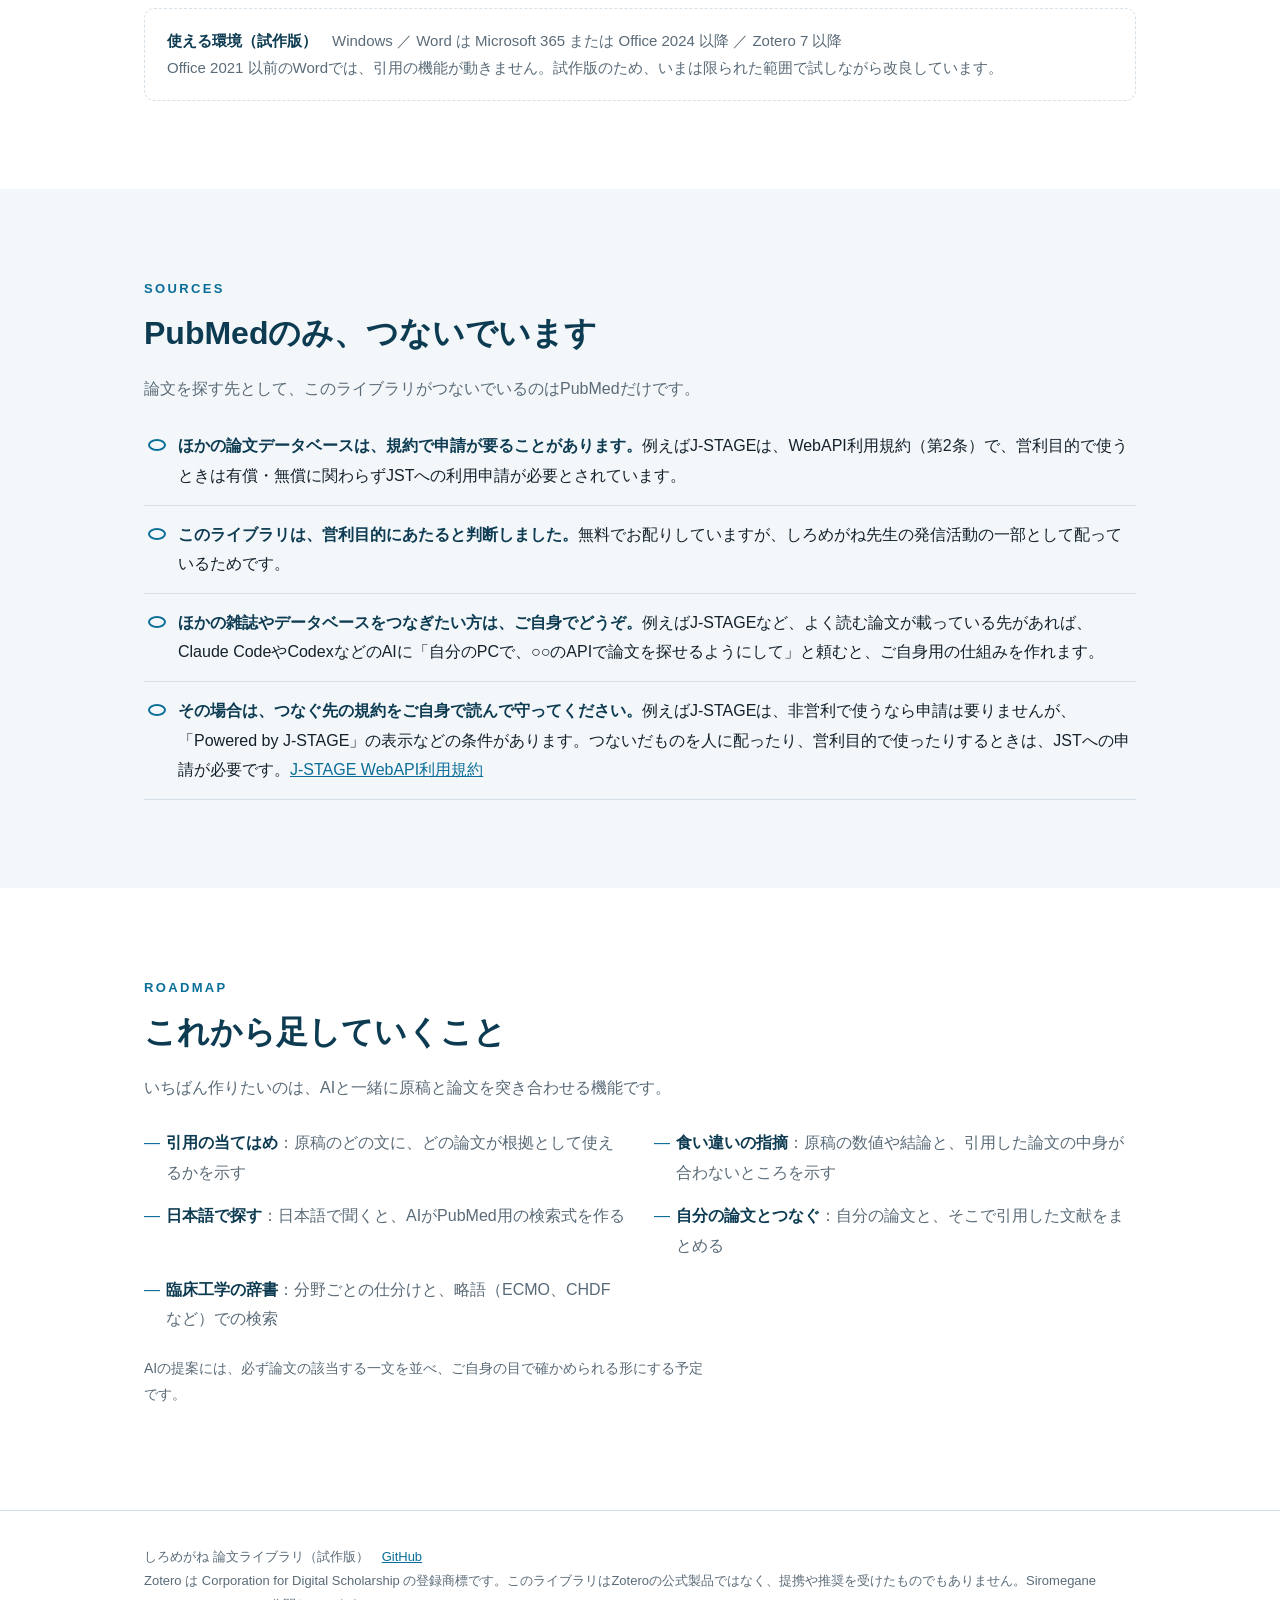
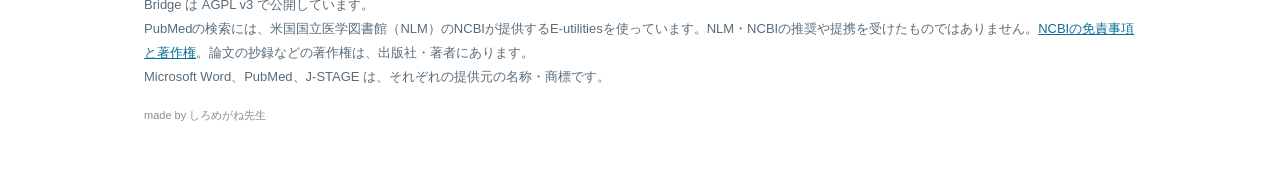
==== commit f2cf7ea2: "LPの「はじめ方」に、Claude Code / Codex で入れる方法を追加 - 「フォルダを開いて『インストール』と言うだけ」の欄を先頭に置き、AIを使わない場合の3段をその下に - 「Word" ====
--- a/index.html
+++ b/index.html
@@ -84,6 +84,12 @@
 .step::before { content: counter(s); display: grid; place-items: center; width: 34px; height: 34px; border-radius: 50%;
   background: var(--blue-soft); color: var(--blue); font-weight: 700; margin-bottom: 12px; }
 .step p { color: var(--muted); font-size: 15px; margin: 0; }
+.ai-route { margin-top: 30px; padding: 26px 28px; border: 1.6px solid var(--blue); border-radius: 12px; background: var(--blue-soft); }
+.ai-route .tag { display: inline-block; margin: 0 0 8px; padding: 2px 10px; border-radius: 99px; background: var(--blue); color: #fff; font-size: 13px; font-weight: 700; }
+.ai-route h3 { margin: 0 0 12px; }
+.ai-route ol { margin: 0; padding-left: 1.4em; color: var(--ink); font-size: 15px; line-height: 1.9; }
+.ai-route .note { margin: 12px 0 0; color: var(--muted); font-size: 14px; }
+.route-label { margin-top: 34px; font-size: 16px; font-weight: 700; color: var(--ink); }
 .env { margin-top: 30px; font-size: 15px; color: var(--muted); border: 1px dashed var(--line); border-radius: 10px; padding: 18px 22px; }
 .env strong { color: var(--ink); }
 
@@ -268,11 +274,22 @@
   <div class="wrap">
     <p class="eyebrow">GETTING STARTED</p>
     <h2>はじめ方</h2>
-    <p class="lead">準備は最初の1回だけです。詳しい手順は、お配りしている簡易マニュアルにまとめています。</p>
+    <p class="lead">準備は最初の1回だけです。お配りしているインストール一式（zip）を使います。</p>
+    <div class="ai-route reveal">
+      <p class="tag">Claude Code か Codex がある方</p>
+      <h3>フォルダを開いて「インストール」と言うだけ</h3>
+      <ol>
+        <li>zipを展開し、そのフォルダを Claude Code か Codex で開きます</li>
+        <li>「<strong>インストール</strong>」と言います</li>
+        <li>AIが、Zoteroを入れるところから順に案内します。Windowsの「許可しますか？」で「はい」を押すことと、Zoteroの画面で数回クリックすることだけお願いします</li>
+      </ol>
+      <p class="note">元に戻すときも、同じフォルダで「アンインストール」と言えば戻せます。</p>
+    </div>
+    <p class="lead route-label">AIを使わない方は、次の3つを順に</p>
     <div class="steps">
       <div class="step reveal"><h3>Zoteroを入れる</h3><p>無料の論文管理ソフトです。起動すると、WordにZoteroのボタンも入ります。Mendeleyの論文もここで読み込めます。</p></div>
       <div class="step reveal"><h3>橋渡しを入れる</h3><p>Zoteroの「ツール → プラグイン」から、Siromegane Bridge を入れます。</p></div>
-      <div class="step reveal"><h3>Wordに窓を入れる</h3><p>Wordに「しろめがね 論文ライブラリ」を入れると、「ホーム」タブにボタンが出ます。</p></div>
+      <div class="step reveal"><h3>Wordに窓を入れる</h3><p>一式の中のファイルをダブルクリックして登録すると、「ホーム」タブにボタンが出ます。手順は一式のマニュアルにあります。</p></div>
     </div>
     <div class="env">
       <strong>使える環境（試作版）</strong>　Windows ／ Word は Microsoft 365 または Office 2024 以降 ／ Zotero 7 以降<br>
@@ -306,7 +323,6 @@
       <li class="reveal"><strong>日本語で探す</strong>：日本語で聞くと、AIがPubMed用の検索式を作る</li>
       <li class="reveal"><strong>自分の論文とつなぐ</strong>：自分の論文と、そこで引用した文献をまとめる</li>
       <li class="reveal"><strong>臨床工学の辞書</strong>：分野ごとの仕分けと、略語（ECMO、CHDFなど）での検索</li>
-      <li class="reveal"><strong>AIに入れてもらう</strong>：「インストール」と言うだけで準備が済む</li>
     </ul>
     <p class="lead" style="margin-top:22px;font-size:14px">AIの提案には、必ず論文の該当する一文を並べ、ご自身の目で確かめられる形にする予定です。</p>
   </div>
